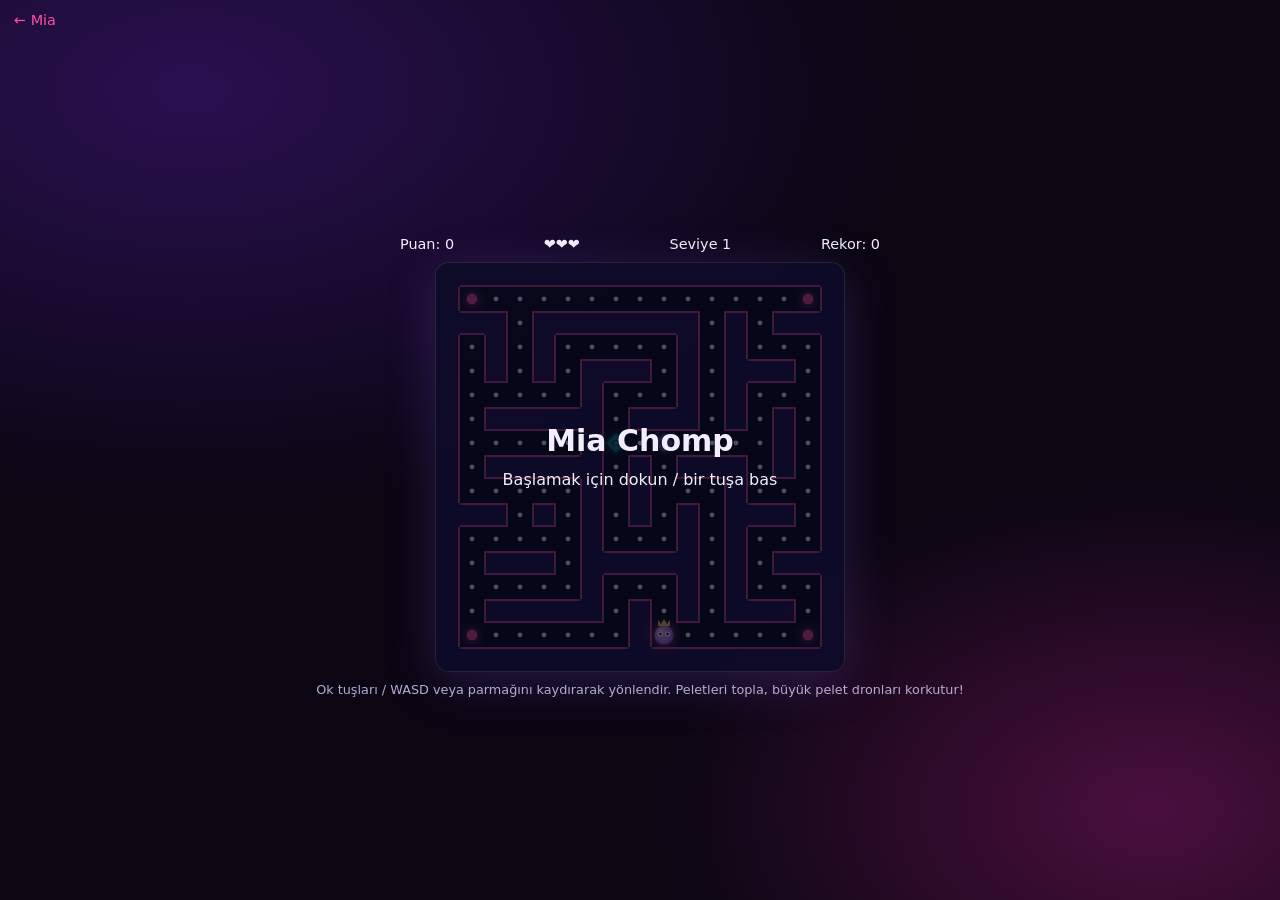
==== oyunlar/chomp/index.html @ df98ed1b "Add files via upload" ====
<!doctype html>
<html lang="tr">
<head>
  <meta charset="utf-8">
  <meta name="viewport" content="width=device-width, initial-scale=1.0, user-scalable=no">
  <title>Mia Chomp · Mia Entertainment</title>
  <link rel="icon" type="image/png" href="../../assets/favicon.png">
  <link rel="stylesheet" href="../../mia.css">
  <link rel="stylesheet" href="../oyun.css">
</head>
<body class="game">
  <a class="back" href="../../">← Mia</a>
  <div class="game-wrap">
    <div class="hud">
      <span id="score">Puan: 0</span>
      <span id="lives">❤❤❤</span>
      <span id="level">Seviye 1</span>
      <span id="best">Rekor: 0</span>
    </div>
    <canvas id="g" width="408" height="408"></canvas>
    <div class="pad" id="pad">
      <button data-d="left">←</button>
      <button data-d="up">↑</button>
      <button data-d="down">↓</button>
      <button data-d="right">→</button>
    </div>
    <p class="hint">Ok tuşları / WASD veya parmağını kaydırarak yönlendir. Peletleri topla, büyük pelet dronları korkutur!</p>
  </div>
  <script src="chomp.js"></script>
</body>
</html>
---- mia.css ----
/* Renkleri buradan değiştirerek sayfanın tarzını değiştirebilirsin */
:root {
  --bg: #0a0612;
  --pink: #ff4fa3;
  --violet: #8b5cf6;
  --text: #f4eefc;
  --muted: #b9a9d6;
  --glass: rgba(255, 255, 255, 0.06);
  --line: rgba(255, 255, 255, 0.12);
}

* { box-sizing: border-box; }
html, body { margin: 0; min-height: 100%; }

body {
  color: var(--text);
  font-family: system-ui, -apple-system, "Segoe UI", Roboto, sans-serif;
  background:
    radial-gradient(1200px 700px at 15% 10%, #2a1050 0, transparent 60%),
    radial-gradient(900px 600px at 90% 90%, #4a0f3d 0, transparent 55%),
    var(--bg);
  background-attachment: fixed;
  overflow-x: hidden;
}

#bg { position: fixed; inset: 0; width: 100%; height: 100%; z-index: 0; }

/* Giriş ekranı */
#splash {
  position: fixed; inset: 0; z-index: 10;
  display: flex; flex-direction: column; align-items: center; justify-content: center; gap: 22px;
  border: 0; cursor: pointer;
  background: rgba(10, 6, 18, 0.55);
  backdrop-filter: blur(14px);
  -webkit-backdrop-filter: blur(14px);
  color: var(--text);
  transition: opacity 0.6s ease, visibility 0.6s;
}
.splash-logo {
  width: min(78vw, 460px); height: auto;
  filter: drop-shadow(0 0 26px rgba(139, 92, 246, 0.55));
  animation: float 4s ease-in-out infinite;
}
@keyframes float { 0%, 100% { transform: translateY(0); } 50% { transform: translateY(-8px); } }
#splash span {
  font-size: 1.05rem; letter-spacing: 0.35em; text-transform: lowercase;
  animation: pulse 2.2s ease-in-out infinite;
}
#splash.gone { opacity: 0; visibility: hidden; pointer-events: none; }
@keyframes pulse { 0%, 100% { opacity: 0.45; } 50% { opacity: 1; } }

/* Sayfa */
#page {
  position: relative; z-index: 1;
  min-height: 100vh;
  display: grid; place-items: center;
  padding: 28px 16px;
  perspective: 900px;
  transition: opacity 0.9s ease, transform 0.9s ease;
}
#page.hidden { opacity: 0; transform: scale(0.96); }

.card {
  width: min(100%, 440px);
  padding: 30px 24px 22px;
  text-align: center;
  background: var(--glass);
  border: 1px solid var(--line);
  border-radius: 26px;
  backdrop-filter: blur(18px);
  -webkit-backdrop-filter: blur(18px);
  box-shadow: 0 20px 70px rgba(139, 92, 246, 0.25), inset 0 1px 0 rgba(255, 255, 255, 0.08);
  transform: rotateX(var(--rx, 0deg)) rotateY(var(--ry, 0deg));
  transition: transform 0.15s ease-out;
}

.avatar {
  position: relative;
  width: 112px; height: 112px; margin: 0 auto 14px;
  border-radius: 50%;
  padding: 3px;
  background: linear-gradient(135deg, var(--pink), var(--violet));
  box-shadow: 0 0 34px rgba(255, 79, 163, 0.45);
  overflow: hidden;
}
.avatar-fallback, .avatar img {
  position: absolute; inset: 3px;
  width: calc(100% - 6px); height: calc(100% - 6px);
  border-radius: 50%;
}
.avatar-fallback {
  display: grid; place-items: center;
  font-size: 2.6rem; font-weight: 800;
  background-color: #150a26;
  background-image: linear-gradient(135deg, var(--pink), var(--violet));
  -webkit-background-clip: text; background-clip: text; color: transparent;
}
.avatar img { object-fit: cover; background: #000; }

h1 { margin: 0; font-size: 1.7rem; letter-spacing: 0.02em; }

.type { min-height: 1.5em; margin: 6px 0 20px; color: var(--muted); font-size: 0.98rem; }
.caret {
  display: inline-block; width: 2px; height: 1.05em; margin-left: 3px;
  vertical-align: -0.15em; background: var(--pink);
  animation: blink 1s steps(2) infinite;
}
@keyframes blink { 50% { opacity: 0; } }

.section-title {
  margin: 4px 0 10px; font-size: 0.75rem; font-weight: 600;
  letter-spacing: 0.22em; text-transform: uppercase; color: var(--muted);
}

/* Öne çıkanlar ve mini oyunlar */
.featured { display: grid; grid-template-columns: 1fr 1fr; gap: 10px; margin-bottom: 14px; }
.feat {
  display: flex; flex-direction: column; gap: 4px; text-align: left;
  padding: 14px; border-radius: 16px; color: var(--text); text-decoration: none;
  background: linear-gradient(160deg, rgba(255, 79, 163, 0.14), rgba(139, 92, 246, 0.14));
  border: 1px solid var(--line);
  transition: transform 0.2s, border-color 0.2s, box-shadow 0.2s;
}
.feat b { font-size: 0.98rem; }
.feat small { color: var(--muted); font-size: 0.78rem; line-height: 1.35; }
.feat:hover { transform: translateY(-3px); border-color: var(--pink); box-shadow: 0 8px 26px rgba(255, 79, 163, 0.25); }

/* Bağlantılar */
.links { display: grid; gap: 10px; }
.links a {
  display: flex; align-items: center; gap: 12px;
  padding: 12px 16px; border-radius: 14px;
  color: var(--text); text-decoration: none; font-weight: 500;
  background: rgba(255, 255, 255, 0.05);
  border: 1px solid var(--line);
  transition: transform 0.2s, border-color 0.2s, background 0.2s;
}
.links a .ic { width: 22px; text-align: center; font-size: 1.1rem; }
.links a .arrow { margin-left: auto; opacity: 0.5; transition: transform 0.2s, opacity 0.2s; }
.links a:hover { transform: translateY(-2px); border-color: var(--violet); background: rgba(139, 92, 246, 0.14); }
.links a:hover .arrow { transform: translateX(3px); opacity: 1; }

footer { margin-top: 20px; color: var(--muted); font-size: 0.75rem; opacity: 0.7; }

@media (max-width: 380px) { .featured { grid-template-columns: 1fr; } }
@media (prefers-reduced-motion: reduce) {
  * { animation: none !important; transition: none !important; }
}
---- oyunlar/oyun.css ----
/* Mini oyun sayfaları için ortak stil (mia.css ile birlikte yüklenir) */
body.game {
  min-height: 100vh;
  display: flex; flex-direction: column; align-items: center; justify-content: center;
  padding: 52px 12px 20px;
}

.back {
  position: fixed; top: 12px; left: 14px; z-index: 5;
  font-size: 0.9rem; color: var(--pink); text-decoration: none;
}
.back:hover { text-decoration: underline; }

.game-wrap { display: flex; flex-direction: column; align-items: center; gap: 10px; width: 100%; }

.hud {
  width: min(94vw, 480px);
  display: flex; justify-content: space-between; gap: 8px;
  font-size: 0.9rem; color: var(--text);
}

#g {
  display: block;
  width: auto; height: auto;
  max-width: 94vw; max-height: 64vh;
  border: 1px solid var(--line);
  border-radius: 14px;
  background: rgba(5, 8, 25, 0.6);
  box-shadow: 0 10px 50px rgba(139, 92, 246, 0.22);
  touch-action: none;
}

.hint { margin: 0; max-width: 94vw; font-size: 0.8rem; color: var(--muted); text-align: center; }

.pad {
  display: none; gap: 8px; justify-content: center;
  user-select: none; -webkit-user-select: none; touch-action: none;
}
.pad button {
  width: 66px; height: 56px; font-size: 1.4rem;
  border-radius: 14px; border: 1px solid var(--line);
  background: rgba(255, 255, 255, 0.08); color: var(--text);
  touch-action: none;
}
.pad button.wide { width: 110px; }
.pad button:active { background: rgba(255, 79, 163, 0.35); }
@media (hover: none), (max-width: 700px) { .pad { display: flex; } }
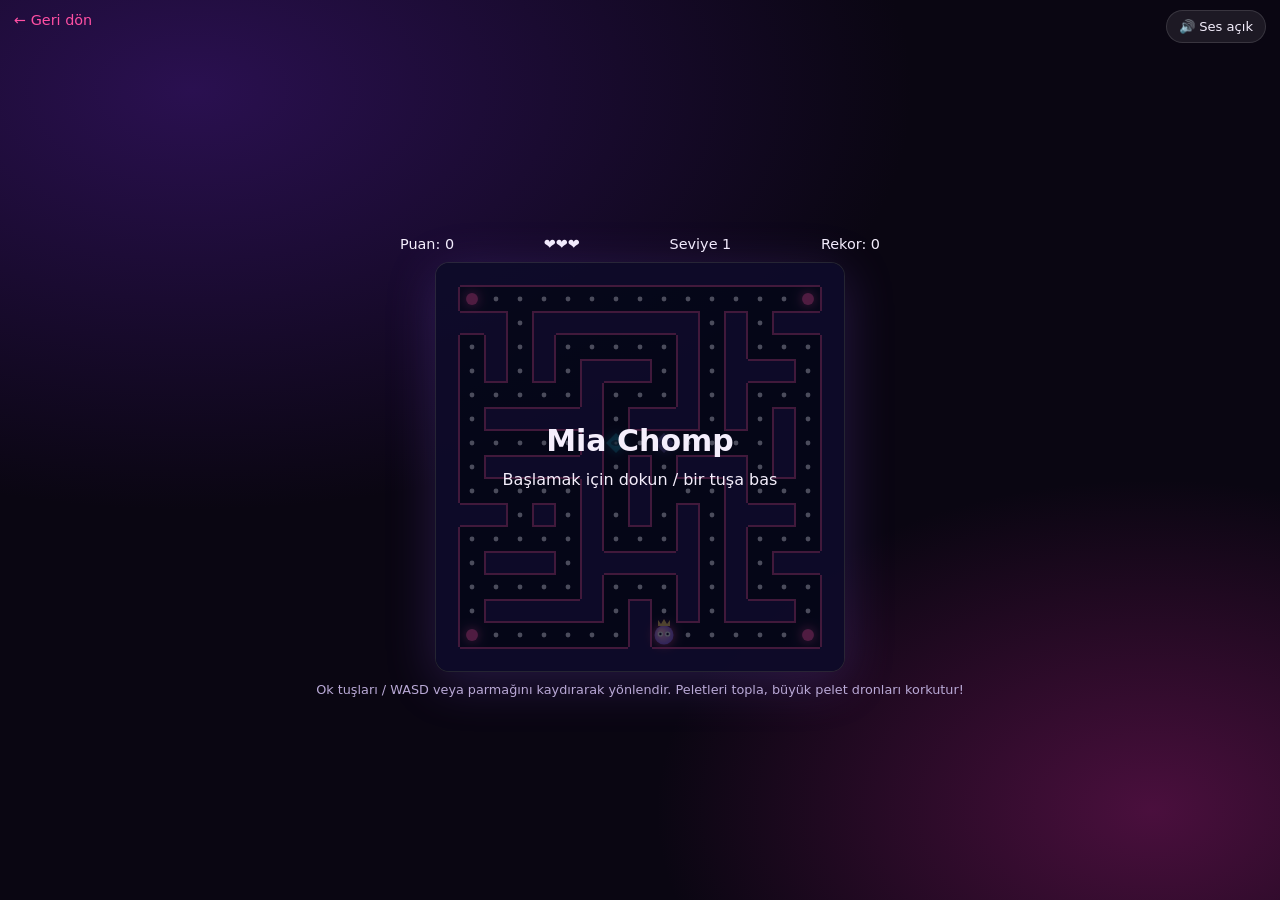
==== commit fda07e9b: "Add files via upload" ====
--- a/oyunlar/chomp/index.html
+++ b/oyunlar/chomp/index.html
@@ -9,7 +9,8 @@
   <link rel="stylesheet" href="../oyun.css">
 </head>
 <body class="game">
-  <a class="back" href="../../">← Mia</a>
+  <a class="back" href="../../">← Geri dön</a>
+  <button class="sound-toggle" id="sound-toggle" type="button" aria-pressed="true">🔊 Ses açık</button>
   <div class="game-wrap">
     <div class="hud">
       <span id="score">Puan: 0</span>
@@ -26,6 +27,7 @@
     </div>
     <p class="hint">Ok tuşları / WASD veya parmağını kaydırarak yönlendir. Peletleri topla, büyük pelet dronları korkutur!</p>
   </div>
+  <script src="../ses.js"></script>
   <script src="chomp.js"></script>
 </body>
 </html>
--- a/mia.css
+++ b/mia.css
@@ -28,8 +28,9 @@
 /* Giriş ekranı */
 #splash {
   position: fixed; inset: 0; z-index: 10;
-  display: flex; flex-direction: column; align-items: center; justify-content: center; gap: 22px;
-  border: 0; cursor: pointer;
+  display: flex; flex-direction: column; align-items: center; justify-content: flex-end;
+  padding: 0 20px max(42px, 8vh);
+  border: 0;
   background: rgba(10, 6, 18, 0.55);
   backdrop-filter: blur(14px);
   -webkit-backdrop-filter: blur(14px);
@@ -43,9 +44,16 @@
 }
 @keyframes float { 0%, 100% { transform: translateY(0); } 50% { transform: translateY(-8px); } }
 #splash span {
-  font-size: 1.05rem; letter-spacing: 0.35em; text-transform: lowercase;
+  display: block; font-size: 1.05rem; letter-spacing: 0.28em; text-transform: lowercase;
   animation: pulse 2.2s ease-in-out infinite;
+  text-align: center; padding: 0 18px 14px; transition: color .25s ease;
 }
+#splash span.error { color: #ff8294; }
+#splash span.fixing { color: #ffd479; }
+#splash span.success { color: #8fffc1; }
+.loading-dock { width: min(400px, 88vw); text-align: center; }
+.loading-track { height: 5px; overflow: hidden; border-radius: 999px; background: rgba(255,255,255,.12); box-shadow: 0 0 18px rgba(139,92,246,.2); }
+.loading-track i { display: block; width: 0; height: 100%; border-radius: inherit; background: linear-gradient(90deg, var(--pink), var(--violet), #37d9ff); box-shadow: 0 0 16px rgba(255,79,163,.7); transition: width .8s cubic-bezier(.2,.7,.2,1); }
 #splash.gone { opacity: 0; visibility: hidden; pointer-events: none; }
 @keyframes pulse { 0%, 100% { opacity: 0.45; } 50% { opacity: 1; } }
 
@@ -53,8 +61,8 @@
 #page {
   position: relative; z-index: 1;
   min-height: 100vh;
-  display: grid; place-items: center;
-  padding: 28px 16px;
+  display: flex; align-items: center; justify-content: center;
+  padding: 42px 24px;
   perspective: 900px;
   transition: opacity 0.9s ease, transform 0.9s ease;
 }
@@ -72,6 +80,12 @@
   box-shadow: 0 20px 70px rgba(139, 92, 246, 0.25), inset 0 1px 0 rgba(255, 255, 255, 0.08);
   transform: rotateX(var(--rx, 0deg)) rotateY(var(--ry, 0deg));
   transition: transform 0.15s ease-out;
+}
+
+.layout {
+  width: min(100%, 900px);
+  display: grid; grid-template-columns: minmax(0, 440px) minmax(250px, 310px);
+  align-items: stretch; justify-content: center; gap: 20px;
 }
 
 .avatar {
@@ -107,12 +121,7 @@
 }
 @keyframes blink { 50% { opacity: 0; } }
 
-.section-title {
-  margin: 4px 0 10px; font-size: 0.75rem; font-weight: 600;
-  letter-spacing: 0.22em; text-transform: uppercase; color: var(--muted);
-}
-
-/* Öne çıkanlar ve mini oyunlar */
+/* Öne çıkanlar */
 .featured { display: grid; grid-template-columns: 1fr 1fr; gap: 10px; margin-bottom: 14px; }
 .feat {
   display: flex; flex-direction: column; gap: 4px; text-align: left;
@@ -124,6 +133,22 @@
 .feat b { font-size: 0.98rem; }
 .feat small { color: var(--muted); font-size: 0.78rem; line-height: 1.35; }
 .feat:hover { transform: translateY(-3px); border-color: var(--pink); box-shadow: 0 8px 26px rgba(255, 79, 163, 0.25); }
+
+.games-panel {
+  align-self: center; padding: 24px; border-radius: 24px;
+  background: linear-gradient(160deg, rgba(32, 20, 48, .92), rgba(17, 13, 27, .94));
+  border: 1px solid var(--line); backdrop-filter: blur(18px); -webkit-backdrop-filter: blur(18px);
+  box-shadow: 0 20px 70px rgba(139, 92, 246, .2), inset 0 1px 0 rgba(255,255,255,.06);
+}
+.games-heading { text-align: left; margin: 0 0 20px; }
+.games-kicker { color: var(--pink); font-size: .66rem; font-weight: 800; letter-spacing: .2em; }
+.games-heading h2 { margin: 5px 0 4px; font-size: 1.45rem; }
+.games-heading p { margin: 0; color: var(--muted); font-size: .88rem; }
+.game-list { display: grid; gap: 12px; }
+.game-list .feat { min-height: 96px; justify-content: center; padding: 16px; background: rgba(255,255,255,.045); }
+.game-list .feat b { font-size: 1rem; }
+.game-list .feat small { font-size: .82rem; }
+.games-note { margin-top: 20px; padding-top: 14px; border-top: 1px solid var(--line); color: var(--muted); font-size: .77rem; }
 
 /* Bağlantılar */
 .links { display: grid; gap: 10px; }
@@ -142,7 +167,18 @@
 
 footer { margin-top: 20px; color: var(--muted); font-size: 0.75rem; opacity: 0.7; }
 
-@media (max-width: 380px) { .featured { grid-template-columns: 1fr; } }
+@media (max-width: 760px) {
+  #page { align-items: start; padding: 22px 14px; }
+  .layout { width: min(100%, 440px); grid-template-columns: 1fr; gap: 14px; }
+  .card { width: 100%; }
+  .games-panel { width: 100%; padding: 20px; }
+  .game-list { grid-template-columns: 1fr 1fr; }
+}
+@media (max-width: 420px) {
+  .featured, .game-list { grid-template-columns: 1fr; }
+  .card { padding: 26px 18px 20px; }
+  #splash span { font-size: .82rem; letter-spacing: .2em; }
+}
 @media (prefers-reduced-motion: reduce) {
   * { animation: none !important; transition: none !important; }
 }
--- a/oyunlar/oyun.css
+++ b/oyunlar/oyun.css
@@ -10,6 +10,13 @@
   font-size: 0.9rem; color: var(--pink); text-decoration: none;
 }
 .back:hover { text-decoration: underline; }
+.sound-toggle {
+  position: fixed; top: 10px; right: 14px; z-index: 5;
+  padding: 8px 12px; border: 1px solid var(--line); border-radius: 999px;
+  background: rgba(255,255,255,.08); color: var(--text); font: inherit; font-size: .82rem;
+  cursor: pointer;
+}
+.sound-toggle:hover { border-color: var(--pink); background: rgba(255,79,163,.14); }
 
 .game-wrap { display: flex; flex-direction: column; align-items: center; gap: 10px; width: 100%; }
 
@@ -44,4 +51,5 @@
 }
 .pad button.wide { width: 110px; }
 .pad button:active { background: rgba(255, 79, 163, 0.35); }
+body.game, body.game * { user-select: none; -webkit-user-select: none; }
 @media (hover: none), (max-width: 700px) { .pad { display: flex; } }
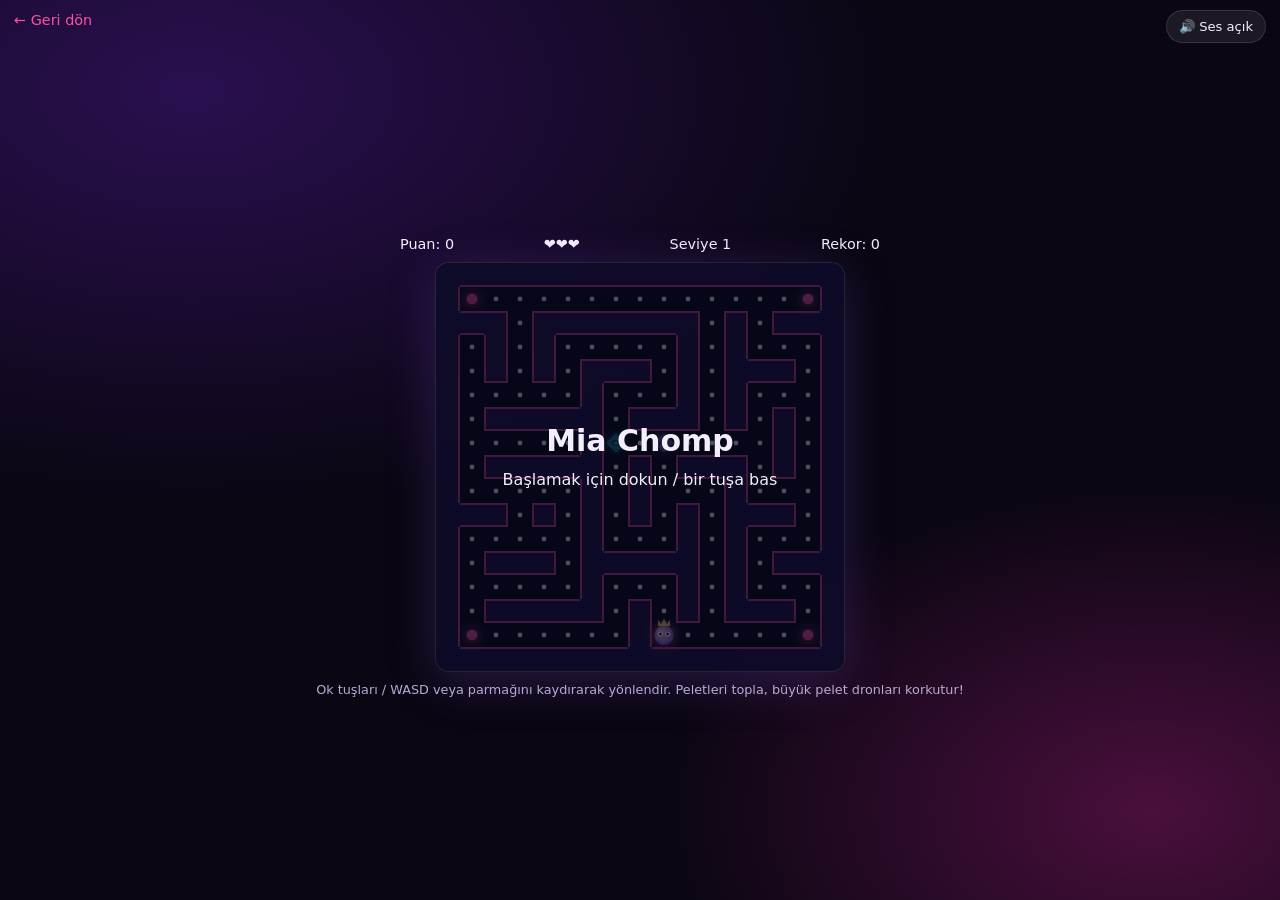
==== commit 6fcf6a6c: "Add files via upload" ====
--- a/oyunlar/chomp/index.html
+++ b/oyunlar/chomp/index.html
@@ -27,6 +27,7 @@
     </div>
     <p class="hint">Ok tuşları / WASD veya parmağını kaydırarak yönlendir. Peletleri topla, büyük pelet dronları korkutur!</p>
   </div>
+  <script src="../istatistik.js"></script>
   <script src="../ses.js"></script>
   <script src="chomp.js"></script>
 </body>
--- a/mia.css
+++ b/mia.css
@@ -28,34 +28,64 @@
 /* Giriş ekranı */
 #splash {
   position: fixed; inset: 0; z-index: 10;
-  display: flex; flex-direction: column; align-items: center; justify-content: flex-end;
-  padding: 0 20px max(42px, 8vh);
-  border: 0;
+  display: flex; align-items: center; justify-content: center;
+  padding: 20px;
   background: rgba(10, 6, 18, 0.55);
   backdrop-filter: blur(14px);
   -webkit-backdrop-filter: blur(14px);
   color: var(--text);
+  cursor: progress; user-select: none; -webkit-user-select: none;
   transition: opacity 0.6s ease, visibility 0.6s;
 }
+.splash-center { display: flex; flex-direction: column; align-items: center; justify-content: center; gap: 34px; width: 100%; }
 .splash-logo {
-  width: min(78vw, 460px); height: auto;
+  width: min(70vw, 420px); height: auto;
   filter: drop-shadow(0 0 26px rgba(139, 92, 246, 0.55));
   animation: float 4s ease-in-out infinite;
+  pointer-events: none; -webkit-user-drag: none;
 }
 @keyframes float { 0%, 100% { transform: translateY(0); } 50% { transform: translateY(-8px); } }
+.loading-dock { width: min(400px, 88vw); display: flex; flex-direction: column; align-items: center; }
 #splash span {
-  display: block; font-size: 1.05rem; letter-spacing: 0.28em; text-transform: lowercase;
-  animation: pulse 2.2s ease-in-out infinite;
-  text-align: center; padding: 0 18px 14px; transition: color .25s ease;
-}
-#splash span.error { color: #ff8294; }
+  display: block; width: 100%; font-size: 1.05rem; letter-spacing: 0.28em; text-transform: lowercase;
+  text-align: center; padding: 0 0 14px 0.28em; /* soldaki pay, harf aralığının sağa kaymasını dengeler */
+  animation: pulse 2.2s ease-in-out infinite; transition: color .25s ease;
+}
+#splash span.error { color: #ff8294; animation: none; }
 #splash span.fixing { color: #ffd479; }
-#splash span.success { color: #8fffc1; }
-.loading-dock { width: min(400px, 88vw); text-align: center; }
-.loading-track { height: 5px; overflow: hidden; border-radius: 999px; background: rgba(255,255,255,.12); box-shadow: 0 0 18px rgba(139,92,246,.2); }
-.loading-track i { display: block; width: 0; height: 100%; border-radius: inherit; background: linear-gradient(90deg, var(--pink), var(--violet), #37d9ff); box-shadow: 0 0 16px rgba(255,79,163,.7); transition: width .8s cubic-bezier(.2,.7,.2,1); }
+#splash span.success { color: #8fffc1; animation: none; }
+.loading-track { width: 100%; height: 6px; overflow: hidden; border-radius: 999px; background: rgba(255,255,255,.12); box-shadow: 0 0 18px rgba(139,92,246,.2); }
+.loading-track i { display: block; width: 0; height: 100%; border-radius: inherit; background: linear-gradient(90deg, var(--pink), var(--violet), #37d9ff); box-shadow: 0 0 16px rgba(255,79,163,.7); }
+.loading-track.error { animation: shake .45s ease 2; }
+.loading-track.error i { background: linear-gradient(90deg, #ff3b5c, #ff8294); box-shadow: 0 0 18px rgba(255,59,92,.85); }
+.loading-track.fixing i { background: linear-gradient(90deg, #ffb347, #ffd479); box-shadow: 0 0 18px rgba(255,200,90,.7); }
+.loading-track.success i { background: linear-gradient(90deg, #37d98a, #8fffc1); box-shadow: 0 0 18px rgba(80,255,170,.7); }
+@keyframes shake { 0%,100% { transform: translateX(0); } 20% { transform: translateX(-7px); } 40% { transform: translateX(7px); } 60% { transform: translateX(-5px); } 80% { transform: translateX(5px); } }
+#splash-pct { margin-top: 10px; color: var(--muted); font-size: .78rem; letter-spacing: .18em; font-variant-numeric: tabular-nums; }
 #splash.gone { opacity: 0; visibility: hidden; pointer-events: none; }
 @keyframes pulse { 0%, 100% { opacity: 0.45; } 50% { opacity: 1; } }
+
+/* Fare takibi */
+#cursor-glow {
+  position: fixed; left: 0; top: 0; z-index: 2; width: 360px; height: 360px; margin: -180px 0 0 -180px;
+  border-radius: 50%; pointer-events: none; opacity: 0; transition: opacity .4s ease;
+  background: radial-gradient(circle, rgba(255,79,163,.20) 0, rgba(139,92,246,.12) 38%, transparent 68%);
+  will-change: transform;
+}
+#cursor-glow.on { opacity: 1; }
+.card, .feat, .links a { position: relative; }
+.card::before, .feat::before, .links a::before {
+  content: ""; position: absolute; inset: 0; border-radius: inherit; pointer-events: none; opacity: 0; transition: opacity .25s ease;
+  background: radial-gradient(240px circle at var(--mx, 50%) var(--my, 50%), rgba(255,255,255,.10), transparent 70%);
+}
+.card:hover::before, .feat:hover::before, .links a:hover::before { opacity: 1; }
+#sound-btn {
+  position: fixed; top: 14px; right: 14px; z-index: 20; width: 40px; height: 40px;
+  display: grid; place-items: center; font-size: 1.05rem; color: var(--text); cursor: pointer;
+  background: var(--glass); border: 1px solid var(--line); border-radius: 50%;
+  backdrop-filter: blur(10px); -webkit-backdrop-filter: blur(10px); transition: transform .2s, border-color .2s;
+}
+#sound-btn:hover { transform: scale(1.08); border-color: var(--violet); }
 
 /* Sayfa */
 #page {
@@ -66,7 +96,7 @@
   perspective: 900px;
   transition: opacity 0.9s ease, transform 0.9s ease;
 }
-#page.hidden { opacity: 0; transform: scale(0.96); }
+#page.hidden { opacity: 0; transform: scale(0.96); pointer-events: none; }
 
 .card {
   width: min(100%, 440px);
@@ -177,8 +207,34 @@
 @media (max-width: 420px) {
   .featured, .game-list { grid-template-columns: 1fr; }
   .card { padding: 26px 18px 20px; }
-  #splash span { font-size: .82rem; letter-spacing: .2em; }
+  #splash span { font-size: .82rem; letter-spacing: .2em; padding-left: .2em; }
+  .splash-center { gap: 26px; }
 }
 @media (prefers-reduced-motion: reduce) {
   * { animation: none !important; transition: none !important; }
 }
+
+@media (hover: none) { #cursor-glow { display: none; } }
+
+/* Rekor tablosu */
+.board { margin-top: 18px; padding-top: 16px; border-top: 1px solid var(--line); text-align: left; }
+.board h3 { margin: 0 0 10px; font-size: 1rem; }
+.board-tabs { display: flex; gap: 6px; margin-bottom: 10px; }
+.board-tabs button {
+  flex: 1; padding: 7px 8px; font: inherit; font-size: .78rem; font-weight: 600; cursor: pointer;
+  color: var(--muted); background: rgba(255,255,255,.04); border: 1px solid var(--line); border-radius: 10px;
+  transition: color .2s, border-color .2s, background .2s;
+}
+.board-tabs button:hover { border-color: var(--violet); }
+.board-tabs button.on { color: var(--text); border-color: var(--pink); background: rgba(255,79,163,.12); }
+.board-stats { display: grid; grid-template-columns: 1fr 1fr; gap: 6px; }
+.board-stats div { display: flex; flex-direction: column; gap: 2px; padding: 8px 10px; border-radius: 10px; background: rgba(255,255,255,.04); border: 1px solid var(--line); }
+.board-stats span { color: var(--muted); font-size: .68rem; }
+.board-stats b { font-size: 1.05rem; font-variant-numeric: tabular-nums; }
+.board-top { list-style: none; margin: 10px 0 0; padding: 0; display: grid; gap: 5px; }
+.board-top li { display: flex; align-items: center; gap: 10px; padding: 6px 10px; border-radius: 9px; background: rgba(255,255,255,.03); font-size: .82rem; }
+.board-top li i { font-style: normal; width: 18px; color: var(--pink); font-weight: 800; }
+.board-top li b { font-variant-numeric: tabular-nums; }
+.board-top li small { margin-left: auto; color: var(--muted); font-size: .7rem; }
+.board-top li.empty { color: var(--muted); justify-content: center; }
+.board-foot { margin: 8px 0 0; color: var(--muted); font-size: .66rem; opacity: .7; }
